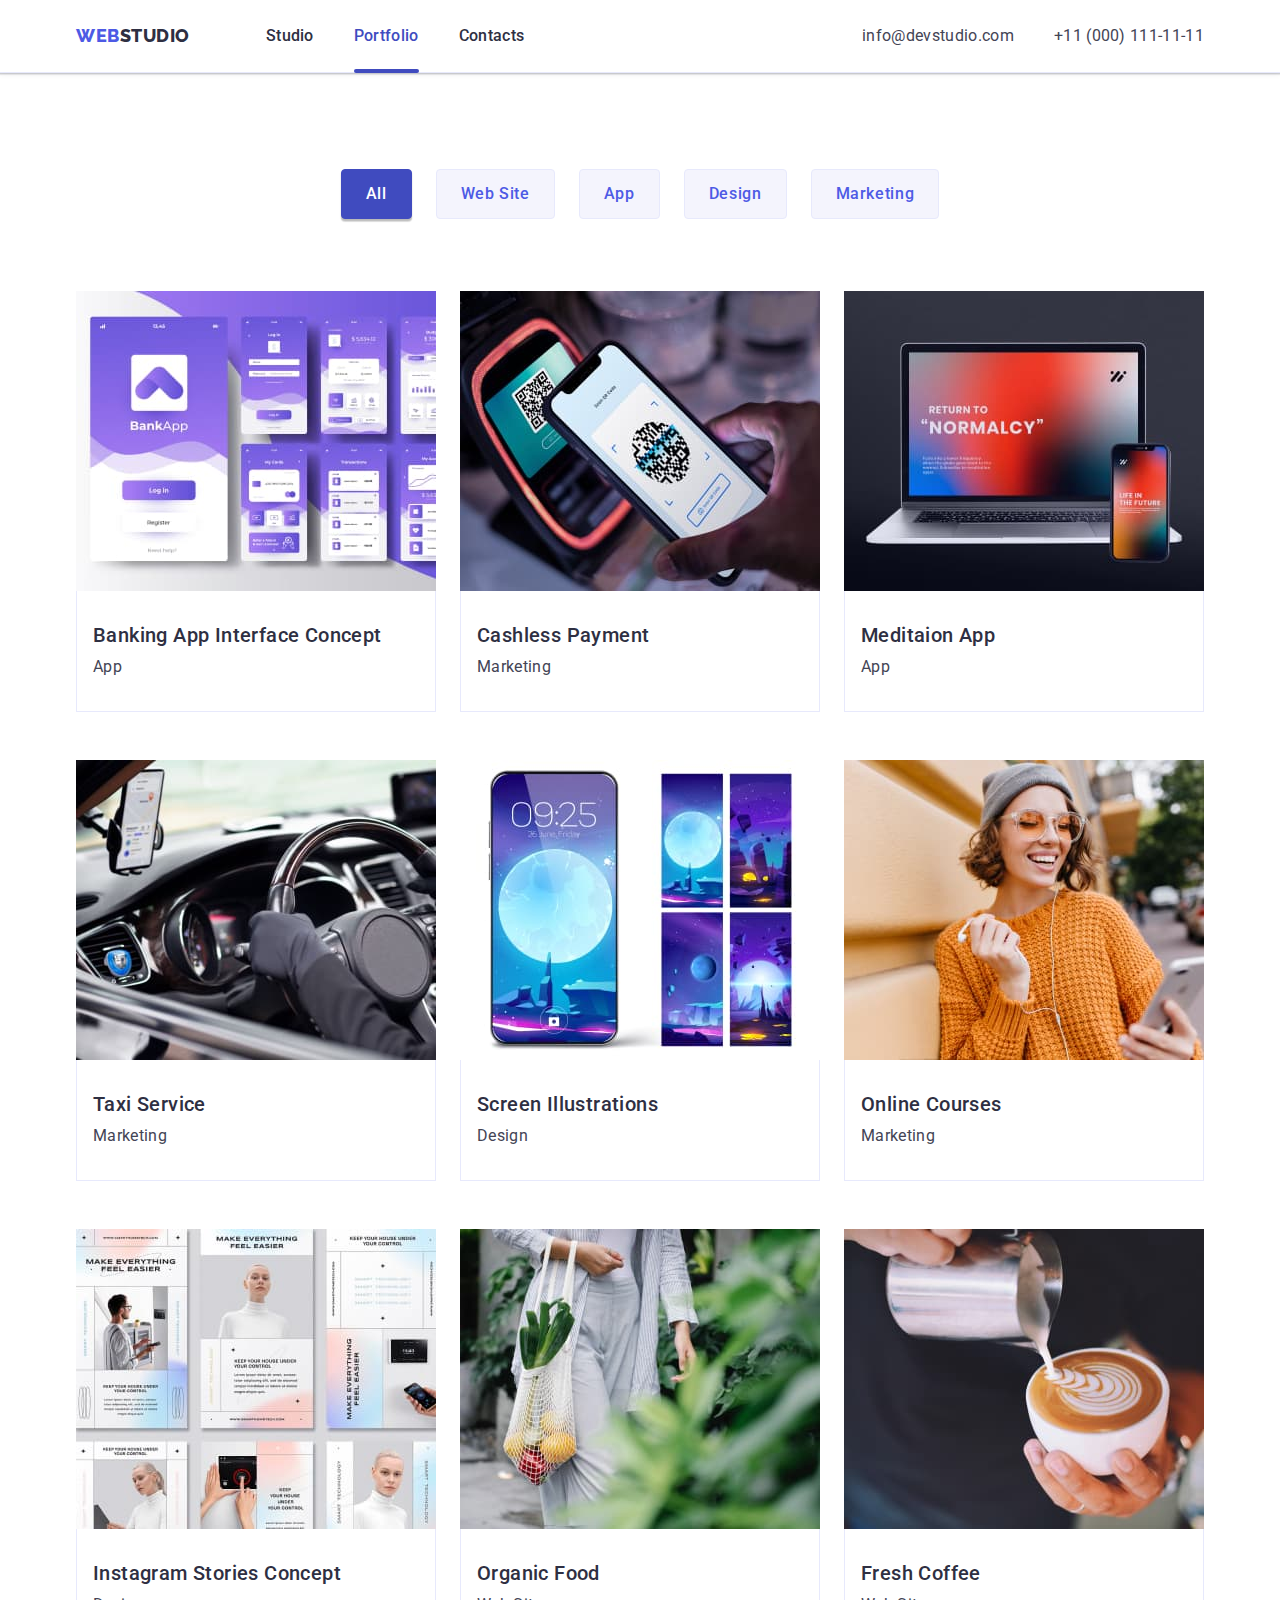
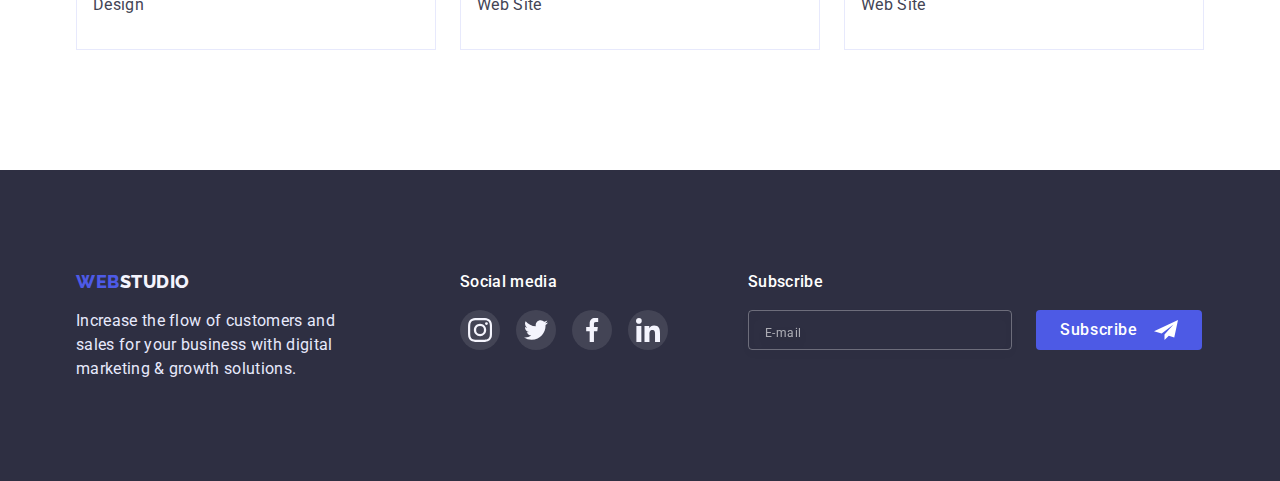
==== portfolio.html @ e53c4f4b "Add files via upload" ====
<!DOCTYPE html>
<html lang="en">
  <head>
    <meta charset="UTF-8" />
    <meta http-equiv="X-UA-Compatible" content="IE=edge" />
    <meta name="viewport" content="width=device-width, initial-scale=1.0" />
    <title>Portfolio</title>
    <link rel="preconnect" href="https://fonts.googleapis.com" />
    <link rel="preconnect" href="https://fonts.gstatic.com" crossorigin />
    <link
      href="https://fonts.googleapis.com/css2?family=Raleway:wght@800&family=Roboto:wght@400;500;700;900&display=swap"
      rel="stylesheet"
    />
    <link
      rel="stylesheet"
      href="https://cdnjs.cloudflare.com/ajax/libs/modern-normalize/1.0.0/modern-normalize.min.css"
    />
    <link rel="stylesheet" href="css/styles.css" />
  </head>
  <body>
    <!-- HEAD BLOCK -->
    <header class="head">
      <div class="head-container container">
        <nav class="head-nav">
          <a
            href="./index.html"
            class="logo links"
            target="_blank"
            rel="noopener nofollow noreferrer"
            >Web<span class="logo-studio">Studio</span></a
          >
          <ul class="head-nav-list list">
            <li class="head-nav-item">
              <a
                href="./index.html"
                class="head-nav-link links"
                target="_blank"
                rel="noopener nofollow noreferrer"
                >Studio</a
              >
            </li>
            <li class="head-nav-item">
              <a
                href="./portfolio.html"
                class="head-nav-link head-nav-link-active links"
                target="_blank"
                rel="noopener nofollow noreferrer"
                >Portfolio</a
              >
            </li>
            <li class="head-nav-item">
              <a href="" class="head-nav-link links">Contacts</a>
            </li>
          </ul>
        </nav>
        <address class="adress">
          <ul class="adress-list list">
            <li class="adress-item">
              <a
                href="mailto:info@devstudio.com"
                class="adress-link links"
                target="_blank"
                rel="noopener nofollow noreferrer"
                >info@devstudio.com</a
              >
            </li>
            <li class="adress-item">
              <a
                href="tel:+110001111111"
                class="adress-link links"
                target="_blank"
                rel="noopener nofollow noreferrer"
                >+11 (000) 111-11-11</a
              >
            </li>
          </ul>
        </address>
      </div>
    </header>
    <!-- MAIN BLOCK -->
    <main>
      <!-- HERO BLOCK -->
      <section class="portfolio-hero-section section">
        <div class="container">
          <h1 class="portfolio-title visually-hidden">Portfolio</h1>
          <ul class="menu-portfolio-list list">
            <li class="menu-portfolio-item">
              <button
                class="menu-portfolio-bt menu-portfolio-bt-active bt"
                type="button"
              >
                All
              </button>
            </li>
            <li class="menu-portfolio-item">
              <button class="menu-portfolio-bt bt" type="button">
                Web Site
              </button>
            </li>
            <li class="menu-portfolio-item">
              <button class="menu-portfolio-bt bt" type="button">App</button>
            </li>
            <li class="menu-portfolio-item">
              <button class="menu-portfolio-bt bt" type="button">Design</button>
            </li>
            <li class="menu-portfolio-item">
              <button class="menu-portfolio-bt bt" type="button">
                Marketing
              </button>
            </li>
          </ul>
          <ul class="projects-list list">
            <li class="project-item">
              <a
                href=""
                class="projects-link"
                target="_blank"
                rel="noopener nofollow noreferrer"
              >
                <div class="projects-overlay-container">
                  <img
                    src="./images/portfolio_page/first_block/bank_app.jpg"
                    alt="banking app"
                    class="project-img"
                    width="360"
                    height="300"
                  />
                  <p class="projects-overlay text">
                    14 Stylish and User-Friendly App Design Concepts · Task
                    Manager App · Calorie Tracker App · Exotic Fruit Ecommerce
                    App · Cloud Storage App
                  </p>
                </div>
                <div class="project-item-content">
                  <h2 class="projects-title">Banking App Interface Concept</h2>
                  <p class="project-subtitle text">App</p>
                </div>
              </a>
            </li>
            <!-- OVERLAY -->
            <li class="project-item">
              <a
                href=""
                class="projects-link"
                target="_blank"
                rel="noopener nofollow noreferrer"
              >
                <div class="projects-overlay-container">
                  <img
                    src="./images/portfolio_page/first_block/cashless_pay.jpg"
                    alt="Cashless Payment"
                    class="project-img"
                    width="360"
                    height="300"
                  />
                  <p class="projects-overlay text">
                    14 Stylish and User-Friendly App Design Concepts · Task
                    Manager App · Calorie Tracker App · Exotic Fruit Ecommerce
                    App · Cloud Storage App
                  </p>
                </div>
                <div class="project-item-content">
                  <h2 class="projects-title">Cashless Payment</h2>
                  <p class="project-subtitle text">Marketing</p>
                </div>
              </a>
            </li>
            <li class="project-item">
              <a
                href=""
                class="projects-link"
                target="_blank"
                rel="noopener nofollow noreferrer"
              >
                <div class="projects-overlay-container">
                  <img
                    src="./images/portfolio_page/first_block/meditation_app.jpg"
                    alt="Meditaion App"
                    class="project-img"
                    width="360"
                    height="300"
                  />
                  <p class="projects-overlay text">
                    14 Stylish and User-Friendly App Design Concepts · Task
                    Manager App · Calorie Tracker App · Exotic Fruit Ecommerce
                    App · Cloud Storage App
                  </p>
                </div>
                <div class="project-item-content">
                  <h2 class="projects-title">Meditaion App</h2>
                  <p class="project-subtitle text">App</p>
                </div>
              </a>
            </li>
            <li class="project-item">
              <a
                href=""
                class="projects-link"
                target="_blank"
                rel="noopener nofollow noreferrer"
              >
                <div class="projects-overlay-container">
                  <img
                    src="./images/portfolio_page/scnd_block/taxi_service.jpg"
                    alt="Taxi Service"
                    class="project-img"
                    width="360"
                    height="300"
                  />
                  <p class="projects-overlay text">
                    14 Stylish and User-Friendly App Design Concepts · Task
                    Manager App · Calorie Tracker App · Exotic Fruit Ecommerce
                    App · Cloud Storage App
                  </p>
                </div>
                <div class="project-item-content">
                  <h2 class="projects-title">Taxi Service</h2>
                  <p class="project-subtitle text">Marketing</p>
                </div>
              </a>
            </li>
            <li class="project-item">
              <a
                href=""
                class="projects-link"
                target="_blank"
                rel="noopener nofollow noreferrer"
              >
                <div class="projects-overlay-container">
                  <img
                    src="./images/portfolio_page/scnd_block/screen_illustr.jpg"
                    alt="Screen Illustrations"
                    class="project-img"
                    width="360"
                    height="300"
                  />
                  <p class="projects-overlay text">
                    14 Stylish and User-Friendly App Design Concepts · Task
                    Manager App · Calorie Tracker App · Exotic Fruit Ecommerce
                    App · Cloud Storage App
                  </p>
                </div>
                <div class="project-item-content">
                  <h2 class="projects-title">Screen Illustrations</h2>
                  <p class="project-subtitle text">Design</p>
                </div>
              </a>
            </li>
            <li class="project-item">
              <a
                href=""
                class="projects-link"
                target="_blank"
                rel="noopener nofollow noreferrer"
              >
                <div class="projects-overlay-container">
                  <img
                    src="./images/portfolio_page/scnd_block/online_course.jpg"
                    alt="Online Courses"
                    class="project-img"
                    width="360"
                    height="300"
                  />
                  <p class="projects-overlay text">
                    14 Stylish and User-Friendly App Design Concepts · Task
                    Manager App · Calorie Tracker App · Exotic Fruit Ecommerce
                    App · Cloud Storage App
                  </p>
                </div>
                <div class="project-item-content">
                  <h2 class="projects-title">Online Courses</h2>
                  <p class="project-subtitle text">Marketing</p>
                </div>
              </a>
            </li>
            <li class="project-item">
              <a
                href=""
                class="projects-link"
                target="_blank"
                rel="noopener nofollow noreferrer"
              >
                <div class="projects-overlay-container">
                  <img
                    src="./images/portfolio_page/thrd_block/inst_stories.jpg"
                    alt="Instagram Stories Concept"
                    class="project-img"
                    width="360"
                    height="300"
                  />
                  <p class="projects-overlay text">
                    14 Stylish and User-Friendly App Design Concepts · Task
                    Manager App · Calorie Tracker App · Exotic Fruit Ecommerce
                    App · Cloud Storage App
                  </p>
                </div>
                <div class="project-item-content">
                  <h2 class="projects-title">Instagram Stories Concept</h2>
                  <p class="project-subtitle text">Design</p>
                </div>
              </a>
            </li>
            <li class="project-item">
              <a
                href=""
                class="projects-link"
                target="_blank"
                rel="noopener nofollow noreferrer"
              >
                <div class="projects-overlay-container">
                  <img
                    src="./images/portfolio_page/thrd_block/organic_food.jpg"
                    alt="Organic Food"
                    class="project-img"
                    width="360"
                    height="300"
                  />
                  <p class="projects-overlay text">
                    14 Stylish and User-Friendly App Design Concepts · Task
                    Manager App · Calorie Tracker App · Exotic Fruit Ecommerce
                    App · Cloud Storage App
                  </p>
                </div>
                <div class="project-item-content">
                  <h2 class="projects-title">Organic Food</h2>
                  <p class="project-subtitle text">Web Site</p>
                </div>
              </a>
            </li>
            <li class="project-item">
              <a
                href=""
                class="projects-link"
                target="_blank"
                rel="noopener nofollow noreferrer"
              >
                <div class="projects-overlay-container">
                  <img
                    src="./images/portfolio_page/thrd_block/coffee.jpg"
                    alt="Fresh Coffee"
                    class="project-img"
                    width="360"
                    height="300"
                  />
                  <p class="projects-overlay text">
                    14 Stylish and User-Friendly App Design Concepts · Task
                    Manager App · Calorie Tracker App · Exotic Fruit Ecommerce
                    App · Cloud Storage App
                  </p>
                </div>
                <div class="project-item-content">
                  <h2 class="projects-title">Fresh Coffee</h2>
                  <p class="project-subtitle text">Web Site</p>
                </div>
              </a>
            </li>
          </ul>
        </div>
      </section>
    </main>
    <!-- FOOTER -->
    <footer class="footer">
      <div class="footer-container container">
        <div class="footer-logo-content">
          <a
            href="./index.html"
            class="logo links"
            target="_blank"
            rel="noopener nofollow noreferrer"
            >Web<span class="footer-logo-studio">Studio</span></a
          >
          <p class="footer-subtitle text">
            Increase the flow of customers and sales for your business with
            digital marketing & growth solutions.
          </p>
        </div>
        <div class="footer-social-content">
          <p class="footer-social-subtitle text">Social media</p>
          <ul class="footer-social-list list">
            <li class="footer-social-item">
              <a
                href="#"
                class="footer-social-link"
                aria-label="instagram"
                target="_blank"
                rel="noopener nofollow noreferrer"
              >
                <svg class="footerfooter-social-icon" width="24" height="24">
                  <use
                    href="./images/icons.svg/symbol-defs.svg#icon-instagram"
                  ></use>
                </svg>
              </a>
            </li>
            <li class="footer-social-item">
              <a
                href="#"
                class="footer-social-link"
                aria-label="twitter"
                target="_blank"
                rel="noopener nofollow noreferrer"
              >
                <svg class="footer-social-icon" width="24" height="24">
                  <use
                    href="./images/icons.svg/symbol-defs.svg#icon-twitter"
                  ></use>
                </svg>
              </a>
            </li>
            <li class="footer-social-item">
              <a
                href="#"
                class="footer-social-link"
                aria-label="facebook"
                target="_blank"
                rel="noopener nofollow noreferrer"
              >
                <svg class="footer-social-icon" width="24" height="24">
                  <use
                    href="./images/icons.svg/symbol-defs.svg#icon-facebook"
                  ></use>
                </svg>
              </a>
            </li>
            <li class="footer-social-item">
              <a
                href="#"
                class="footer-social-link"
                aria-label="linkedin"
                target="_blank"
                rel="noopener nofollow noreferrer"
              >
                <svg class="footer-social-icon" width="24" height="24">
                  <use
                    href="./images/icons.svg/symbol-defs.svg#icon-linkedin"
                  ></use>
                </svg>
              </a>
            </li>
          </ul>
        </div>
        <div class="footer-form-cont">
          <p class="footer-form-subtitle text">Subscribe</p>
          <form class="footer-form">
            <input
              type="email"
              class="footer-form-input"
              name="user-email"
              minlength="5"
              placeholder="E-mail"
              required
              title="Email@xxx.xxx"
            />
            <button type="submit" class="footer-form-bt bt">
              <span class="footer-form-bt-text">Subscribe</span>
              <svg width="24" height="24">
                <use
                  href="./images/icons.svg/symbol-defs.svg#icon-subscribe"
                ></use>
              </svg>
            </button>
          </form>
        </div>
      </div>
    </footer>
  </body>
</html>
---- css/styles.css ----
/* variables */

:root {
  --font-medium: 500;
  --font-extra-bold: 800;
  --font-black: 900;
  --dark-grey: #2e2f42;
  --white-color: #ffffff;
  --light-mode: #f4f4fd;
  --accent-color: #e7e9fc;
  --subtitle-text-color: #8e8f99;
  --text-color: #434455;
  --success-message: #31d0aa;
  --active-color: #404bbf;
  --hero-button-background: #4d5ae5;
  --padding-content: 0 15px;
  --transition-dur-funct: 250ms cubic-bezier(0.4, 0, 0.2, 1);
}

/* BASIC */

h1,
h2,
h3,
p,
ul {
  margin: 0;
  padding: 0;
}

img {
  display: block;
  max-width: 100%;
}

.visually-hidden {
  position: absolute;
  width: 1px;
  height: 1px;
  margin: -1px;
  padding: 0;
  overflow: hidden;
  border: 0;
  clip: rect(0 0 0 0);
}

.bt {
  border: none;
  cursor: pointer;
  padding: 0;
  background-color: transparent;
}

.section {
  padding: 120px 0;
}

body {
  font-family: 'Roboto', sans-serif;
  color: var(--dark-grey, black);
  background-color: #ffff;
}

.container {
  max-width: 1158px;
  width: 100%;
  padding: var(--padding-content);
  margin: 0 auto;
}

.text {
  color: var(--text-color, black);
  font-size: 16px;
  line-height: 1.5;
  letter-spacing: 0.02em;
}

/* HEAD */

.head {
  border-bottom: 1px solid var(--accent-color);
  box-shadow: 0px 2px 1px rgba(46, 47, 66, 0.08),
    0px 1px 1px rgba(46, 47, 66, 0.16), 0px 1px 6px rgba(46, 47, 66, 0.08);
}

.head-container {
  display: flex;
  align-items: center;
}

.head-nav {
  display: flex;

  align-items: center;
}

.links {
  text-decoration: none;
  color: currentColor;
}

.logo {
  font-family: 'Raleway', sans-serif;
  font-weight: var(--font-extra-bold);
  color: var(--hero-button-background);
  font-size: 18px;
  line-height: 1.3;
  letter-spacing: 0.03em;
  text-transform: uppercase;
  margin-right: 76px;
  padding: 24px 0;
}

.logo-studio {
  color: var(--dark-grey, black);
}

.head-nav-list {
  display: flex;
}

.list {
  list-style: none;
}

.head-nav-item:not(:last-child) {
  margin-right: 40px;
}

.head-nav-link {
  display: block;
  padding: 24px 0;
  font-weight: var(--font-medium);
  font-size: 16px;
  line-height: 1.5;
  letter-spacing: 0.02em;
  transition: color var(--transition-dur-funct);
  position: relative;
}

.head-nav-link:after,
.head-nav-link:after,
.head-nav-link-active::after {
  content: '';
  position: absolute;
  bottom: -1px;
  left: 0;
  width: 100%;
  height: 4px;
  border-radius: 2px;
  background-color: var(--active-color);
  visibility: hidden;
  opacity: 0;
  transition: visibility var(--transition-dur-funct),
    opacity var(--transition-dur-funct);
}

.head-nav-link:hover::after,
.head-nav-link:focus::after,
.head-nav-link-active::after {
  visibility: visible;
  opacity: 1;
}

.adress {
  font-style: normal;
  margin-left: auto;
}

.adress-list {
  display: flex;
  align-items: center;
}

.adress-item:not(:last-child) {
  margin-right: 40px;
}

.adress-link {
  padding: 24px 0;
  font-size: 16px;
  line-height: 1.5;
  color: #434455;
  letter-spacing: 0.02em;
  transition: color var(--transition-dur-funct);
}

.head-nav-link:hover,
.head-nav-link:focus,
.adress-link:hover,
.adress-link:focus,
.head-nav-link-active {
  color: var(--active-color);
}

/* Webstudio */
/* MAIN */

/* HERO BLOCK */
.hero-studio {
  background-image: linear-gradient(
      rgba(46, 47, 66, 0.7),
      rgba(46, 47, 66, 0.7)
    ),
    url(../images/background_img/people_office.jpg);
  background-repeat: no-repeat;
  background-position: center;
  background-size: cover;
  background-color: var(--dark-grey);
  padding-top: 188px;
  max-width: 1440px;
  width: 100%;
  min-height: 600px;
  text-align: center;
  margin: 0 auto;
}

.hero-studio-title {
  max-width: 496px;
  width: 100%;
  margin: 0 auto 48px;
}

.hero-studio-title,
.portfolio-title {
  text-align: center;
  font-size: 56px;
  line-height: 1.07;
  color: var(--white-color);
  letter-spacing: 0.02em;
}

.hero-studio-bt {
  min-width: 169px;
  padding: 16px 32px;
  box-shadow: 0px 4px 4px rgba(0, 0, 0, 0.15);
  border-radius: 4px;
  background: var(--hero-button-background);
  color: #ffffff;
  font-family: 'Roboto', sans-serif;
  font-weight: var(--font-medium);
  font-size: 16px;
  line-height: 1.5;
  letter-spacing: 0.04em;
  transition: background var(--transition-dur-funct),
    box-shadow var(--transition-dur-funct), color var(--transition-dur-funct);
}

.hero-studio-bt:hover,
.hero-studio-bt:focus {
  background: var(--active-color);
  box-shadow: 0px 3px 1px rgba(0, 0, 0, 0.1), 0px 2px 1px rgba(0, 0, 0, 0.08),
    0px 2px 2px rgba(0, 0, 0, 0.12);
  color: var(--white-color);
}

/* 2ND Block */

.adventages-list {
  display: flex;
  gap: 24px;
}

.adventages-title,
.projects-studio-title,
.team-title,
.customers-title {
  text-align: center;
  font-size: 36px;
  line-height: 1.11;
  letter-spacing: 0.02em;
  text-transform: capitalize;
}

.adventages-item {
  flex-basis: calc((100% - 72px) / 4);
}

.adventages-icon-container {
  height: 112px;
  background-color: var(--light-mode);
  margin-bottom: 8px;
  border-radius: 4px;
  display: flex;
  justify-content: center;
  align-items: center;
}

.adventages-item-ttl {
  margin-bottom: 8px;
}

.adventages-item-ttl,
.team-list-title {
  font-weight: var(--font-medium);
  font-size: 20px;
  line-height: 1.2;
  letter-spacing: 0.02em;
}

/* 3D BLOCK */

.projects-studio {
  padding-top: 0;
}

.projects-studio-title {
  margin-bottom: 72px;
}

.projects-studio-list {
  display: flex;
  justify-content: space-between;
  gap: 24px;
}

.projects-studio-item {
  flex-basis: calc((100% - 48px) / 3);
}

/* 4D BLOCK */

.team-title {
  margin-bottom: 72px;
}

.team-list {
  display: flex;
  justify-content: space-between;
  gap: 24px;
}

.team-list-content {
  padding: 32px 16px;
}

.team-list-title {
  text-align: center;
  margin-bottom: 8px;
}

.team-list-subtitle {
  text-align: center;
  margin-bottom: 8px;
}

.team {
  background-color: var(--light-mode);
}

.team-item {
  flex-basis: calc((100% - 72px) / 4);
  background-color: var(--white-color);
  border-radius: 0 0 4px 4px;
  box-shadow: 0px 1px 6px rgba(46, 47, 66, 0.08),
    0px 1px 1px rgba(46, 47, 66, 0.16), 0px 2px 1px rgba(46, 47, 66, 0.08);
}

.team-social-list {
  display: flex;
  justify-content: space-between;
}

.team-social-link {
  display: block;
  width: 40px;
  height: 40px;
  border-radius: 50%;
  display: flex;
  justify-content: center;
  align-items: center;
  background-color: var(--hero-button-background);
  transition: background-color var(--transition-dur-funct);
}

.team-social-link:hover,
.team-social-link:focus {
  background-color: var(--active-color);
}

/* 5th BLOCK */

.customers-title {
  margin-bottom: 72px;
}

.customers-list {
  display: flex;
  gap: 24px;
}

.customers-link {
  display: block;
  width: 166px;
  height: 88px;
  display: flex;
  justify-content: center;
  align-items: center;
  border: 1px solid var(--subtitle-text-color);
  border-radius: 4px;
  transition: border-color var(--transition-dur-funct);
}

.customers-link:hover,
.customers-link:focus {
  border-color: var(--active-color);
}

.customers-icon {
  fill: var(--subtitle-text-color);
  transition: fill var(--transition-dur-funct);
}

.customers-link:hover .customers-icon,
.customers-link:focus .customers-icon {
  fill: var(--active-color);
}

/* PORTFOLIO */

.portfolio-hero-section {
  padding-top: 96px;
}

.menu-portfolio-list {
  display: flex;
  justify-content: center;
  gap: 24px;
  margin: 0 auto 72px;
}

.menu-portfolio-bt {
  padding: 12px 24px;
  background: var(--light-mode);
  border: 1px solid var(--accent-color);
  color: var(--hero-button-background);
  border-radius: 4px;
  font-weight: var(--font-medium);
  font-size: 16px;
  line-height: 1.5;
  letter-spacing: 0.04em;
  transition: background var(--transition-dur-funct),
    border-color var(--transition-dur-funct),
    box-shadow var(--transition-dur-funct), color var(--transition-dur-funct);
}

.menu-portfolio-bt-active,
.menu-portfolio-bt:hover,
.menu-portfolio-bt:focus {
  background: var(--active-color);
  border-color: var(--active-color);
  box-shadow: 0px 3px 1px rgba(0, 0, 0, 0.1), 0px 2px 1px rgba(0, 0, 0, 0.08),
    0px 2px 2px rgba(0, 0, 0, 0.12);
  color: var(--white-color);
}

.projects-list {
  display: flex;
  flex-wrap: wrap;
  gap: 48px 24px;
}

.project-item {
  flex-basis: calc((100% - 48px) / 3);
}

.projects-link {
  display: block;
  text-decoration: none;
  transition: box-shadow var(--transition-dur-funct);
}

.projects-link:hover,
.projects-link:focus {
  box-shadow: 0px 1px 6px rgba(46, 47, 66, 0.08),
    0px 1px 1px rgba(46, 47, 66, 0.16), 0px 2px 1px rgba(46, 47, 66, 0.08);
}

.projects-link:hover .projects-overlay,
.projects-link:focus .projects-overlay {
  transform: translate(0, 0);
}

.project-item-content {
  border-left: 1px solid #e7e9fc;
  border-right: 1px solid #e7e9fc;
  border-bottom: 1px solid #e7e9fc;
  padding: 32px 16px;
}

.projects-title {
  margin-bottom: 8px;
  font-weight: var(--font-medium);
  color: var(--dark-grey, black);
  font-size: 20px;
  line-height: 1.2;
  letter-spacing: 0.02em;
}

/* OVERLAY */

.projects-overlay-container {
  position: relative;
  overflow: hidden;
}

.projects-overlay {
  position: absolute;
  top: 0;
  left: 0;
  width: 100%;
  height: 100%;
  transform: translate(0, 100%);
  transition: transform var(--transition-dur-funct);
  overflow: auto;
  background-color: var(--hero-button-background);
  color: var(--light-mode);
  padding: 40px 32px;
}

/* FOOTER */

.footer {
  background-color: var(--dark-grey);
  padding: 100px 0;
}

.footer-container {
  display: flex;
}

.footer-logo-content {
  margin-right: 120px;
}

.footer-container .logo {
  display: block;
  margin: 0 0 16px;
  padding: 0;
}

.footer-logo-studio {
  color: var(--light-mode);
}

.footer-social-content {
  margin-right: 80px;
}

.footer-subtitle {
  max-width: 264px;
  width: 100%;
  color: var(--accent-color);
}

.footer-social-subtitle {
  color: var(--white-color);
  font-weight: var(--font-medium);
  margin-bottom: 16px;
}

.footer-social-list {
  display: flex;
  gap: 16px;
}

.footer-social-link {
  display: block;
  width: 40px;
  height: 40px;
  display: flex;
  justify-content: center;
  align-items: center;
  border-radius: 50%;
  background-color: rgba(255, 255, 255, 0.1);
  transition: background-color var(--transition-dur-funct);
}

.footer-social-link:hover,
.footer-social-link:focus {
  background-color: var(--success-message);
}

.footer-form-subtitle {
  font-weight: var(--font-medium);
  color: var(--white-color);
  margin-bottom: 16px;
}

.footer-form {
  display: flex;
  align-items: center;
}

.footer-form-input {
  width: 264px;
  height: 40px;
  font-size: 18px;
  padding-left: 16px;
  border: 1px solid rgba(255, 255, 255, 0.3);
  background-color: transparent;
  filter: drop-shadow(0px 4px 4px rgba(0, 0, 0, 0.15));
  border-radius: 4px;
  color: #f4f4fd;
  transition: border-color var(--transition-dur-funct);
  margin-right: 24px;
}

.footer-form-input:focus {
  outline: none;
  border-color: var(--hero-button-background);
}

.footer-form-input::placeholder {
  font-size: 12px;
  line-height: 1.3;
  letter-spacing: 0.04em;
  color: rgba(255, 255, 255, 0.6);
}

.footer-form-bt {
  display: flex;
  justify-content: center;
  align-items: center;
  min-width: 165px;
  padding: 8px 24px;
  border-radius: 4px;
  background: var(--hero-button-background);
  color: #ffffff;
  font-family: 'Roboto', sans-serif;
  font-weight: var(--font-medium);
  font-size: 16px;
  line-height: 1.5;
  letter-spacing: 0.04em;
  transition: background var(--transition-dur-funct),
    color var(--transition-dur-funct);
}

.footer-form-bt:hover,
.footer-form-bt:focus {
  background: var(--active-color);
  color: var(--white-color);
}

.footer-form-bt-text {
  margin-right: 16px;
}

/* MODAL WINDOW */

.modal-backdrop {
  position: fixed;
  top: 0;
  left: 0;
  width: 100%;
  height: 100%;
  background-color: rgba(46, 47, 66, 0.4);
  z-index: 500;
  transition: opacity var(--transition-dur-funct),
    visibility var(--transition-dur-funct);
}

.modal-backdrop.is-hidden {
  opacity: 0;
  visibility: hidden;
  pointer-events: none;
}

.modal-backdrop.is-hidden .modal {
  transform: translate(-50%, -50%) scale(0);
}

.modal {
  width: 408px;
  min-height: 576px;
  border-radius: 4px;
  box-shadow: 0px 1px 1px rgba(0, 0, 0, 0.14), 0px 1px 3px rgba(0, 0, 0, 0.12),
    0px 2px 1px rgba(0, 0, 0, 0.2);
  background-color: #fcfcfc;
  position: absolute;
  top: 50%;
  left: 50%;
  transform: translate(-50%, -50%) scale(1);
  transition: transform var(--transition-dur-funct);
  padding: 72px 24px 24px;
}

.modal-close-bt {
  position: absolute;
  top: 24px;
  right: 24px;
  display: flex;
  justify-content: center;
  align-items: center;
  width: 24px;
  height: 24px;
  border-radius: 50%;
  background-color: var(--accent-color);
  border: 1px solid rgba(0, 0, 0, 0.1);
  transition: background-color var(--transition-dur-funct);
}

.modal-close-bt-icon {
  transition: fill var(--transition-dur-funct);
}

.modal-close-bt:hover,
.modal-close-bt:focus {
  background-color: var(--active-color);
  fill: var(--white-color);
}

.modal-subtitle {
  color: var(--dark-grey);
  font-weight: var(--font-medium);
  text-align: center;
  margin-bottom: 16px;
}

/* FORM */

.modal-form {
  display: flex;
  flex-direction: column;
}

.modal-form-label {
  margin-bottom: 8px;
}

.modal-form-label:nth-child(4) {
  margin-bottom: 16px;
}

.modal-form-input-desc {
  display: block;
  font-size: 12px;
  line-height: 1.3;
  letter-spacing: 0.04em;
  color: var(--subtitle-text-color);
  margin-bottom: 4px;
}

.modal-form-input,
.modal-form-textarea {
  width: 100%;
  border: 1px solid rgba(33, 33, 33, 0.2);
  border-radius: 4px;
  font-size: 18px;
}

.modal-form-input-container {
  display: block;
  position: relative;
}

.modal-form-input-icon {
  position: absolute;
  top: 50%;
  left: 16px;
  transform: translate(0, -50%);
  transition: fill var(--transition-dur-funct);
}

.modal-form-input {
  height: 40px;
  padding-left: 42px;
  transition: border-color var(--transition-dur-funct);
}

.modal-form-textarea {
  display: block;
  height: 120px;
  resize: none;
  padding: 8px 16px;
}

.modal-form-textarea::placeholder {
  font-size: 12px;
  line-height: 1.3;
  letter-spacing: 0.04em;
  color: rgba(117, 117, 117, 0.5);
}

.modal-form-input:focus,
.modal-form-textarea:focus {
  outline: none;
  border-color: var(--hero-button-background);
}

.modal-form-input:focus + .modal-form-input-icon {
  fill: var(--hero-button-background);
}

/* CHECKBOX */

.modal-form-checkbox:checked + .modal-form-checkbox-label::before {
  background-color: var(--active-color);
  border-color: var(--active-color);
  background-image: url(../images/icons.svg/check_symbol.svg);
  background-repeat: no-repeat;
  background-size: 10px 8px;
  background-position: center;
}

.modal-form-checkbox:focus + .modal-form-checkbox-label::before {
  border-color: var(--active-color);
}

.modal-form-checkbox-label::before {
  content: '';
  display: block;
  width: 16px;
  height: 16px;
  border: 1.25px solid #2e2f42;
  border-radius: 2px;
  cursor: pointer;
  margin-right: 8px;
}

.modal-form-checkbox-label {
  font-size: 12px;
  line-height: 1.3;
  letter-spacing: 0.04em;
  color: #757575;
  display: flex;
  align-items: center;
  margin-bottom: 20px;
}

.modal-form-privacy-pol {
  color: var(--hero-button-background);
}

.order-form-bt {
  align-self: center;
  min-width: 169px;
  padding: 16px 32px;
  box-shadow: 0px 4px 4px rgba(0, 0, 0, 0.15);
  border-radius: 4px;
  background: var(--hero-button-background);
  color: #ffffff;
  font-family: 'Roboto', sans-serif;
  font-weight: var(--font-medium);
  font-size: 16px;
  line-height: 1.5;
  letter-spacing: 0.04em;
  transition: background var(--transition-dur-funct),
    box-shadow var(--transition-dur-funct), color var(--transition-dur-funct);
}

.order-form-bt:hover,
.order-form-bt:focus {
  background: var(--active-color);
  box-shadow: 0px 3px 1px rgba(0, 0, 0, 0.1), 0px 2px 1px rgba(0, 0, 0, 0.08),
    0px 2px 2px rgba(0, 0, 0, 0.12);
  color: var(--white-color);
}
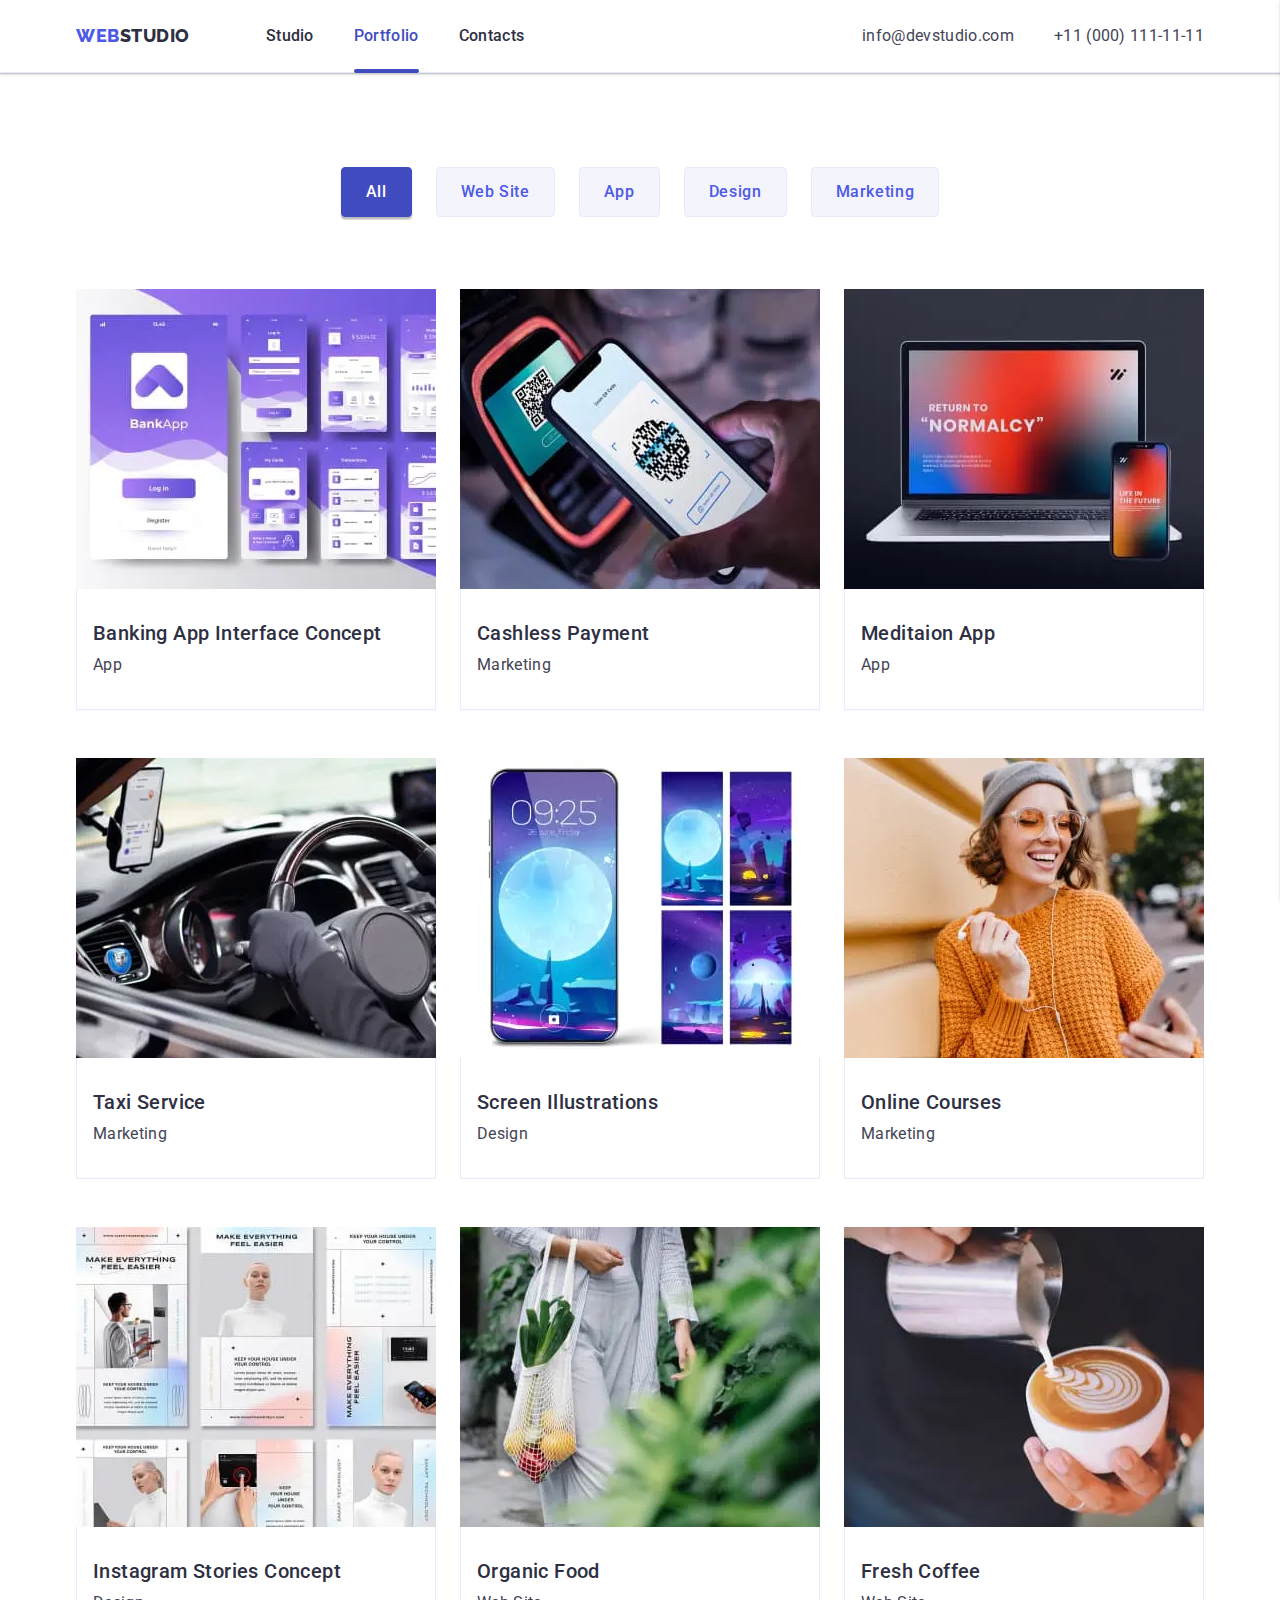
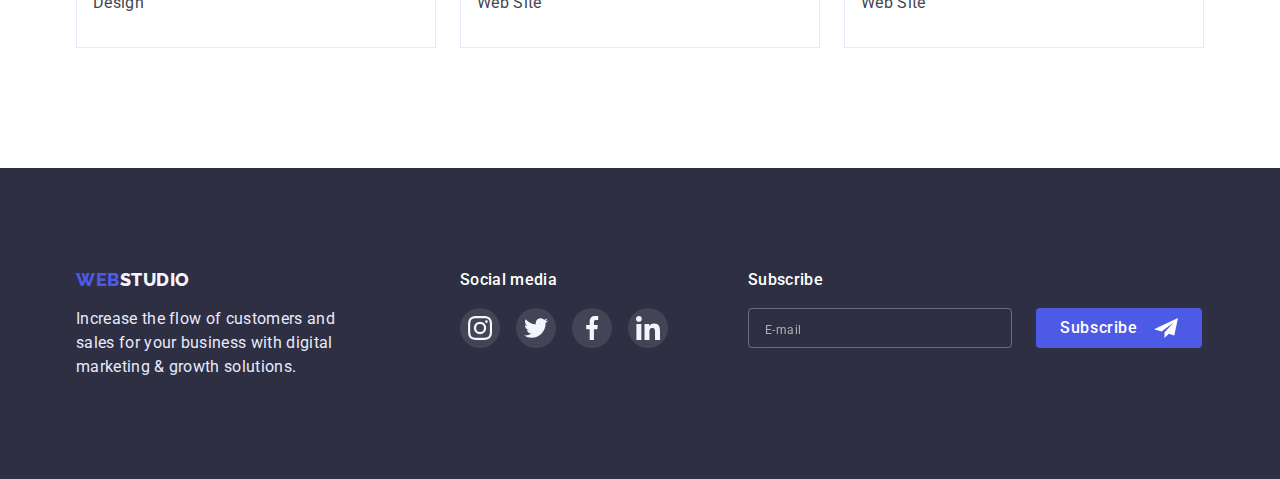
==== commit 1077bfa7: "hw" ====
--- a/portfolio.html
+++ b/portfolio.html
@@ -53,6 +53,18 @@
             </li>
           </ul>
         </nav>
+        <button
+          type="button"
+          class="head-menu-bt bt js-open-menu"
+          aria-expanded="false"
+          aria-controls="mobile-menu"
+        >
+          <svg class="head-menu-bt-icon" width="32" height="22">
+            <use
+              href="./images/icons.svg/symbol-defs.svg#icon-menu-hamburger"
+            ></use>
+          </svg>
+        </button>
         <address class="adress">
           <ul class="adress-list list">
             <li class="adress-item">
@@ -109,6 +121,7 @@
               </button>
             </li>
           </ul>
+
           <ul class="projects-list list">
             <li class="project-item">
               <a
@@ -118,13 +131,61 @@
                 rel="noopener nofollow noreferrer"
               >
                 <div class="projects-overlay-container">
-                  <img
-                    src="./images/portfolio_page/first_block/bank_app.jpg"
-                    alt="banking app"
-                    class="project-img"
-                    width="360"
-                    height="300"
-                  />
+                  <picture>
+                    <source
+                      srcset="
+                        ./images/portfolio_page/first_block/bank_app.webp    1x,
+                        ./images/portfolio_page/first_block/bank_app@2x.webp 2x
+                      "
+                      media="(min-width:1200px)"
+                      type="image/webp"
+                    />
+                    <source
+                      srcset="
+                        ./images/portfolio_page/first_block/bank_app.jpg    1x,
+                        ./images/portfolio_page/first_block/bank_app@2x.jpg 2x
+                      "
+                      media="(min-width:1200px)"
+                    />
+
+                    <source
+                      srcset="
+                        ./images/portfolio_page/first_block/bank_app-tab.webp    1x,
+                        ./images/portfolio_page/first_block/bank_app-tab@2x.webp 2x
+                      "
+                      media="(min-width:768px)"
+                      type="image/webp"
+                    />
+                    <source
+                      srcset="
+                        ./images/portfolio_page/first_block/bank_app-tab.jpg    1x,
+                        ./images/portfolio_page/first_block/bank_app-tab@2x.jpg 2x
+                      "
+                      media="(min-width:768px)"
+                    />
+
+                    <source
+                      srcset="
+                        ./images/portfolio_page/first_block/bank_app-mob.webp    1x,
+                        ./images/portfolio_page/first_block/bank_app-mob@2x.webp 2x
+                      "
+                      media="(max-width:768px)"
+                      type="image/webp"
+                    />
+                    <source
+                      srcset="
+                        ./images/portfolio_page/first_block/bank_app-mob.jpg    1x,
+                        ./images/portfolio_page/first_block/bank_app-mob@2x.jpg 2x
+                      "
+                      media="(max-width:767px)"
+                    />
+
+                    <img
+                      src="./images/portfolio_page/first_block/bank_app-mob.jpg"
+                      alt="banking app"
+                      class="project-img"
+                    />
+                  </picture>
                   <p class="projects-overlay text">
                     14 Stylish and User-Friendly App Design Concepts · Task
                     Manager App · Calorie Tracker App · Exotic Fruit Ecommerce
@@ -137,7 +198,7 @@
                 </div>
               </a>
             </li>
-            <!-- OVERLAY -->
+
             <li class="project-item">
               <a
                 href=""
@@ -146,13 +207,60 @@
                 rel="noopener nofollow noreferrer"
               >
                 <div class="projects-overlay-container">
-                  <img
-                    src="./images/portfolio_page/first_block/cashless_pay.jpg"
-                    alt="Cashless Payment"
-                    class="project-img"
-                    width="360"
-                    height="300"
-                  />
+                  <picture>
+                    <source
+                      srcset="
+                        ./images/portfolio_page/first_block/cashless_pay.webp    1x,
+                        ./images/portfolio_page/first_block/cashless_pay@2x.webp 2x
+                      "
+                      media="(min-width:1200px)"
+                      type="image/webp"
+                    />
+                    <source
+                      srcset="
+                        ./images/portfolio_page/first_block/cashless_pay.jpg    1x,
+                        ./images/portfolio_page/first_block/cashless_pay@2x.jpg 2x
+                      "
+                      media="(min-width:1200px)"
+                    />
+
+                    <source
+                      srcset="
+                        ./images/portfolio_page/first_block/cashless_pay-tab.webp    1x,
+                        ./images/portfolio_page/first_block/cashless_pay-tab@2x.webp 2x
+                      "
+                      media="(min-width:768px)"
+                      type="image/webp"
+                    />
+                    <source
+                      srcset="
+                        ./images/portfolio_page/first_block/cashless_pay-tab.jpg    1x,
+                        ./images/portfolio_page/first_block/cashless_pay-tab@2x.jpg 2x
+                      "
+                      media="(min-width:768px)"
+                    />
+
+                    <source
+                      srcset="
+                        ./images/portfolio_page/first_block/cashless_pay-mob.webp    1x,
+                        ./images/portfolio_page/first_block/cashless_pay-mob@2x.webp 2x
+                      "
+                      media="(max-width:768px)"
+                      type="image/webp"
+                    />
+                    <source
+                      srcset="
+                        ./images/portfolio_page/first_block/cashless_pay-mob.jpg    1x,
+                        ./images/portfolio_page/first_block/cashless_pay-mob@2x.jpg 2x
+                      "
+                      media="(max-width:767px)"
+                    />
+                    <img
+                      src="./images/portfolio_page/first_block/cashless_pay-mob.jpg"
+                      alt="Cashless Payment"
+                      class="project-img"
+                    />
+                  </picture>
                   <p class="projects-overlay text">
                     14 Stylish and User-Friendly App Design Concepts · Task
                     Manager App · Calorie Tracker App · Exotic Fruit Ecommerce
@@ -165,6 +273,7 @@
                 </div>
               </a>
             </li>
+
             <li class="project-item">
               <a
                 href=""
@@ -173,13 +282,60 @@
                 rel="noopener nofollow noreferrer"
               >
                 <div class="projects-overlay-container">
-                  <img
-                    src="./images/portfolio_page/first_block/meditation_app.jpg"
-                    alt="Meditaion App"
-                    class="project-img"
-                    width="360"
-                    height="300"
-                  />
+                  <picture>
+                    <source
+                      srcset="
+                        ./images/portfolio_page/first_block/meditation_app.webp    1x,
+                        ./images/portfolio_page/first_block/meditation_app@2x.webp 2x
+                      "
+                      media="(min-width:1200px)"
+                      type="image/webp"
+                    />
+                    <source
+                      srcset="
+                        ./images/portfolio_page/first_block/meditation_app.jpg    1x,
+                        ./images/portfolio_page/first_block/meditation_app@2x.jpg 2x
+                      "
+                      media="(min-width:1200px)"
+                    />
+
+                    <source
+                      srcset="
+                        ./images/portfolio_page/first_block/meditation_app-tab.webp    1x,
+                        ./images/portfolio_page/first_block/meditation_app-tab@2x.webp 2x
+                      "
+                      media="(min-width:768px)"
+                      type="image/webp"
+                    />
+                    <source
+                      srcset="
+                        ./images/portfolio_page/first_block/meditation_app-tab.jpg    1x,
+                        ./images/portfolio_page/first_block/meditation_app-tab@2x.jpg 2x
+                      "
+                      media="(min-width:768px)"
+                    />
+
+                    <source
+                      srcset="
+                        ./images/portfolio_page/first_block/meditation_app-mob.webp    1x,
+                        ./images/portfolio_page/first_block/meditation_app-mob@2x.webp 2x
+                      "
+                      media="(max-width:768px)"
+                      type="image/webp"
+                    />
+                    <source
+                      srcset="
+                        ./images/portfolio_page/first_block/meditation_app-mob.jpg    1x,
+                        ./images/portfolio_page/first_block/meditation_app-mob@2x.jpg 2x
+                      "
+                      media="(max-width:767px)"
+                    />
+                    <img
+                      src="./images/portfolio_page/first_block/meditation_app-mob.jpg"
+                      alt="Meditaion App"
+                      class="project-img"
+                    />
+                  </picture>
                   <p class="projects-overlay text">
                     14 Stylish and User-Friendly App Design Concepts · Task
                     Manager App · Calorie Tracker App · Exotic Fruit Ecommerce
@@ -192,6 +348,7 @@
                 </div>
               </a>
             </li>
+
             <li class="project-item">
               <a
                 href=""
@@ -200,13 +357,60 @@
                 rel="noopener nofollow noreferrer"
               >
                 <div class="projects-overlay-container">
-                  <img
-                    src="./images/portfolio_page/scnd_block/taxi_service.jpg"
-                    alt="Taxi Service"
-                    class="project-img"
-                    width="360"
-                    height="300"
-                  />
+                  <picture>
+                    <source
+                      srcset="
+                        ./images/portfolio_page/scnd_block/taxi_service.webp    1x,
+                        ./images/portfolio_page/scnd_block/taxi_service@2x.webp 2x
+                      "
+                      media="(min-width:1200px)"
+                      type="image/webp"
+                    />
+                    <source
+                      srcset="
+                        ./images/portfolio_page/scnd_block/taxi_service.jpg    1x,
+                        ./images/portfolio_page/scnd_block/taxi_service@2x.jpg 2x
+                      "
+                      media="(min-width:1200px)"
+                    />
+
+                    <source
+                      srcset="
+                        ./images/portfolio_page/scnd_block/taxi_service-tab.webp    1x,
+                        ./images/portfolio_page/scnd_block/taxi_service-tab@2x.webp 2x
+                      "
+                      media="(min-width:768px)"
+                      type="image/webp"
+                    />
+                    <source
+                      srcset="
+                        ./images/portfolio_page/scnd_block/taxi_service-tab.jpg    1x,
+                        ./images/portfolio_page/scnd_block/taxi_service-tab@2x.jpg 2x
+                      "
+                      media="(min-width:768px)"
+                    />
+
+                    <source
+                      srcset="
+                        ./images/portfolio_page/scnd_block/taxi_service-mob.webp    1x,
+                        ./images/portfolio_page/scnd_block/taxi_service-mob@2x.webp 2x
+                      "
+                      media="(max-width:768px)"
+                      type="image/webp"
+                    />
+                    <source
+                      srcset="
+                        ./images/portfolio_page/scnd_block/taxi_service-mob.jpg    1x,
+                        ./images/portfolio_page/scnd_block/taxi_service-mob@2x.jpg 2x
+                      "
+                      media="(max-width:767px)"
+                    />
+                    <img
+                      src="./images/portfolio_page/scnd_block/taxi_service-mob.jpg"
+                      alt="Taxi Service"
+                      class="project-img"
+                    />
+                  </picture>
                   <p class="projects-overlay text">
                     14 Stylish and User-Friendly App Design Concepts · Task
                     Manager App · Calorie Tracker App · Exotic Fruit Ecommerce
@@ -219,6 +423,7 @@
                 </div>
               </a>
             </li>
+
             <li class="project-item">
               <a
                 href=""
@@ -227,13 +432,60 @@
                 rel="noopener nofollow noreferrer"
               >
                 <div class="projects-overlay-container">
-                  <img
-                    src="./images/portfolio_page/scnd_block/screen_illustr.jpg"
-                    alt="Screen Illustrations"
-                    class="project-img"
-                    width="360"
-                    height="300"
-                  />
+                  <picture>
+                    <source
+                      srcset="
+                        ./images/portfolio_page/scnd_block/screen_illustr.webp    1x,
+                        ./images/portfolio_page/scnd_block/screen_illustr@2x.webp 2x
+                      "
+                      media="(min-width:1200px)"
+                      type="image/webp"
+                    />
+                    <source
+                      srcset="
+                        ./images/portfolio_page/scnd_block/screen_illustr.jpg    1x,
+                        ./images/portfolio_page/scnd_block/screen_illustr@2x.jpg 2x
+                      "
+                      media="(min-width:1200px)"
+                    />
+
+                    <source
+                      srcset="
+                        ./images/portfolio_page/scnd_block/screen_illustr-tab.webp    1x,
+                        ./images/portfolio_page/scnd_block/screen_illustr-tab@2x.webp 2x
+                      "
+                      media="(min-width:768px)"
+                      type="image/webp"
+                    />
+                    <source
+                      srcset="
+                        ./images/portfolio_page/scnd_block/screen_illustr-tab.jpg    1x,
+                        ./images/portfolio_page/scnd_block/screen_illustr-tab@2x.jpg 2x
+                      "
+                      media="(min-width:768px)"
+                    />
+
+                    <source
+                      srcset="
+                        ./images/portfolio_page/scnd_block/screen_illustr-mob.webp    1x,
+                        ./images/portfolio_page/scnd_block/screen_illustr-mob@2x.webp 2x
+                      "
+                      media="(max-width:768px)"
+                      type="image/webp"
+                    />
+                    <source
+                      srcset="
+                        ./images/portfolio_page/scnd_block/screen_illustr-mob.jpg    1x,
+                        ./images/portfolio_page/scnd_block/screen_illustr-mob@2x.jpg 2x
+                      "
+                      media="(max-width:767px)"
+                    />
+                    <img
+                      src="./images/portfolio_page/scnd_block/screen_illustr-mob.jpg"
+                      alt="Screen Illustrations"
+                      class="project-img"
+                    />
+                  </picture>
                   <p class="projects-overlay text">
                     14 Stylish and User-Friendly App Design Concepts · Task
                     Manager App · Calorie Tracker App · Exotic Fruit Ecommerce
@@ -246,6 +498,7 @@
                 </div>
               </a>
             </li>
+
             <li class="project-item">
               <a
                 href=""
@@ -254,13 +507,60 @@
                 rel="noopener nofollow noreferrer"
               >
                 <div class="projects-overlay-container">
-                  <img
-                    src="./images/portfolio_page/scnd_block/online_course.jpg"
-                    alt="Online Courses"
-                    class="project-img"
-                    width="360"
-                    height="300"
-                  />
+                  <picture>
+                    <source
+                      srcset="
+                        ./images/portfolio_page/scnd_block/online_course.webp    1x,
+                        ./images/portfolio_page/scnd_block/online_course@2x.webp 2x
+                      "
+                      media="(min-width:1200px)"
+                      type="image/webp"
+                    />
+                    <source
+                      srcset="
+                        ./images/portfolio_page/scnd_block/online_course.jpg    1x,
+                        ./images/portfolio_page/scnd_block/online_course@2x.jpg 2x
+                      "
+                      media="(min-width:1200px)"
+                    />
+
+                    <source
+                      srcset="
+                        ./images/portfolio_page/scnd_block/online_course-tab.webp    1x,
+                        ./images/portfolio_page/scnd_block/online_course-tab@2x.webp 2x
+                      "
+                      media="(min-width:768px)"
+                      type="image/webp"
+                    />
+                    <source
+                      srcset="
+                        ./images/portfolio_page/scnd_block/online_course-tab.jpg    1x,
+                        ./images/portfolio_page/scnd_block/online_course-tab@2x.jpg 2x
+                      "
+                      media="(min-width:768px)"
+                    />
+
+                    <source
+                      srcset="
+                        ./images/portfolio_page/scnd_block/online_course-mob.webp    1x,
+                        ./images/portfolio_page/scnd_block/online_course-mob@2x.webp 2x
+                      "
+                      media="(max-width:768px)"
+                      type="image/webp"
+                    />
+                    <source
+                      srcset="
+                        ./images/portfolio_page/scnd_block/online_course-mob.jpg    1x,
+                        ./images/portfolio_page/scnd_block/online_course-mob@2x.jpg 2x
+                      "
+                      media="(max-width:767px)"
+                    />
+                    <img
+                      src="./images/portfolio_page/scnd_block/online_course-mob.jpg"
+                      alt="Online Courses"
+                      class="project-img"
+                    />
+                  </picture>
                   <p class="projects-overlay text">
                     14 Stylish and User-Friendly App Design Concepts · Task
                     Manager App · Calorie Tracker App · Exotic Fruit Ecommerce
@@ -273,6 +573,7 @@
                 </div>
               </a>
             </li>
+
             <li class="project-item">
               <a
                 href=""
@@ -281,13 +582,60 @@
                 rel="noopener nofollow noreferrer"
               >
                 <div class="projects-overlay-container">
-                  <img
-                    src="./images/portfolio_page/thrd_block/inst_stories.jpg"
-                    alt="Instagram Stories Concept"
-                    class="project-img"
-                    width="360"
-                    height="300"
-                  />
+                  <picture>
+                    <source
+                      srcset="
+                        ./images/portfolio_page/thrd_block/inst_stories.webp    1x,
+                        ./images/portfolio_page/thrd_block/inst_stories@2x.webp 2x
+                      "
+                      media="(min-width:1200px)"
+                      type="image/webp"
+                    />
+                    <source
+                      srcset="
+                        ./images/portfolio_page/thrd_block/inst_stories.jpg    1x,
+                        ./images/portfolio_page/thrd_block/inst_stories@2x.jpg 2x
+                      "
+                      media="(min-width:1200px)"
+                    />
+
+                    <source
+                      srcset="
+                        ./images/portfolio_page/thrd_block/inst_stories-tab.webp    1x,
+                        ./images/portfolio_page/thrd_block/inst_stories-tab@2x.webp 2x
+                      "
+                      media="(min-width:768px)"
+                      type="image/webp"
+                    />
+                    <source
+                      srcset="
+                        ./images/portfolio_page/thrd_block/inst_stories-tab.jpg    1x,
+                        ./images/portfolio_page/thrd_block/inst_stories-tab@2x.jpg 2x
+                      "
+                      media="(min-width:768px)"
+                    />
+
+                    <source
+                      srcset="
+                        ./images/portfolio_page/thrd_block/inst_stories-mob.webp    1x,
+                        ./images/portfolio_page/thrd_block/inst_stories-mob@2x.webp 2x
+                      "
+                      media="(max-width:768px)"
+                      type="image/webp"
+                    />
+                    <source
+                      srcset="
+                        ./images/portfolio_page/thrd_block/inst_stories-mob.jpg    1x,
+                        ./images/portfolio_page/thrd_block/inst_stories-mob@2x.jpg 2x
+                      "
+                      media="(max-width:767px)"
+                    />
+                    <img
+                      src="./images/portfolio_page/thrd_block/inst_stories-mob.jpg"
+                      alt="Instagram Stories Concept"
+                      class="project-img"
+                    />
+                  </picture>
                   <p class="projects-overlay text">
                     14 Stylish and User-Friendly App Design Concepts · Task
                     Manager App · Calorie Tracker App · Exotic Fruit Ecommerce
@@ -300,6 +648,7 @@
                 </div>
               </a>
             </li>
+
             <li class="project-item">
               <a
                 href=""
@@ -308,13 +657,60 @@
                 rel="noopener nofollow noreferrer"
               >
                 <div class="projects-overlay-container">
-                  <img
-                    src="./images/portfolio_page/thrd_block/organic_food.jpg"
-                    alt="Organic Food"
-                    class="project-img"
-                    width="360"
-                    height="300"
-                  />
+                  <picture>
+                    <source
+                      srcset="
+                        ./images/portfolio_page/thrd_block/organic_food.webp    1x,
+                        ./images/portfolio_page/thrd_block/organic_food@2x.webp 2x
+                      "
+                      media="(min-width:1200px)"
+                      type="image/webp"
+                    />
+                    <source
+                      srcset="
+                        ./images/portfolio_page/thrd_block/organic_food.jpg    1x,
+                        ./images/portfolio_page/thrd_block/organic_food@2x.jpg 2x
+                      "
+                      media="(min-width:1200px)"
+                    />
+
+                    <source
+                      srcset="
+                        ./images/portfolio_page/thrd_block/organic_food-tab.webp    1x,
+                        ./images/portfolio_page/thrd_block/organic_food-tab@2x.webp 2x
+                      "
+                      media="(min-width:768px)"
+                      type="image/webp"
+                    />
+                    <source
+                      srcset="
+                        ./images/portfolio_page/thrd_block/organic_food-tab.jpg    1x,
+                        ./images/portfolio_page/thrd_block/organic_food-tab@2x.jpg 2x
+                      "
+                      media="(min-width:768px)"
+                    />
+
+                    <source
+                      srcset="
+                        ./images/portfolio_page/thrd_block/organic_food-mob.webp    1x,
+                        ./images/portfolio_page/thrd_block/organic_food-mob@2x.webp 2x
+                      "
+                      media="(max-width:768px)"
+                      type="image/webp"
+                    />
+                    <source
+                      srcset="
+                        ./images/portfolio_page/thrd_block/organic_food-mob.jpg    1x,
+                        ./images/portfolio_page/thrd_block/organic_food-mob@2x.jpg 2x
+                      "
+                      media="(max-width:767px)"
+                    />
+                    <img
+                      src="./images/portfolio_page/thrd_block/organic_food-mob.jpg"
+                      alt="Organic Food"
+                      class="project-img"
+                    />
+                  </picture>
                   <p class="projects-overlay text">
                     14 Stylish and User-Friendly App Design Concepts · Task
                     Manager App · Calorie Tracker App · Exotic Fruit Ecommerce
@@ -327,6 +723,7 @@
                 </div>
               </a>
             </li>
+
             <li class="project-item">
               <a
                 href=""
@@ -335,13 +732,60 @@
                 rel="noopener nofollow noreferrer"
               >
                 <div class="projects-overlay-container">
-                  <img
-                    src="./images/portfolio_page/thrd_block/coffee.jpg"
-                    alt="Fresh Coffee"
-                    class="project-img"
-                    width="360"
-                    height="300"
-                  />
+                  <picture>
+                    <source
+                      srcset="
+                        ./images/portfolio_page/thrd_block/coffee.webp    1x,
+                        ./images/portfolio_page/thrd_block/coffee@2x.webp 2x
+                      "
+                      media="(min-width:1200px)"
+                      type="image/webp"
+                    />
+                    <source
+                      srcset="
+                        ./images/portfolio_page/thrd_block/coffee.jpg    1x,
+                        ./images/portfolio_page/thrd_block/coffee@2x.jpg 2x
+                      "
+                      media="(min-width:1200px)"
+                    />
+
+                    <source
+                      srcset="
+                        ./images/portfolio_page/thrd_block/coffee-tab.webp    1x,
+                        ./images/portfolio_page/thrd_block/coffee-tab@2x.webp 2x
+                      "
+                      media="(min-width:768px)"
+                      type="image/webp"
+                    />
+                    <source
+                      srcset="
+                        ./images/portfolio_page/thrd_block/coffee-tab.jpg    1x,
+                        ./images/portfolio_page/thrd_block/coffee-tab@2x.jpg 2x
+                      "
+                      media="(min-width:768px)"
+                    />
+
+                    <source
+                      srcset="
+                        ./images/portfolio_page/thrd_block/coffee-mob.webp    1x,
+                        ./images/portfolio_page/thrd_block/coffee-mob@2x.webp 2x
+                      "
+                      media="(max-width:768px)"
+                      type="image/webp"
+                    />
+                    <source
+                      srcset="
+                        ./images/portfolio_page/thrd_block/coffee-mob.jpg    1x,
+                        ./images/portfolio_page/thrd_block/coffee-mob@2x.jpg 2x
+                      "
+                      media="(max-width:767px)"
+                    />
+                    <img
+                      src="./images/portfolio_page/thrd_block/coffee-mob.jpg"
+                      alt="Fresh Coffee"
+                      class="project-img"
+                    />
+                  </picture>
                   <p class="projects-overlay text">
                     14 Stylish and User-Friendly App Design Concepts · Task
                     Manager App · Calorie Tracker App · Exotic Fruit Ecommerce
@@ -445,10 +889,10 @@
             <input
               type="email"
               class="footer-form-input"
-              name="user-email"
+              aria-label="email"
+              name="user-email-subscribe"
               minlength="5"
               placeholder="E-mail"
-              required
               title="Email@xxx.xxx"
             />
             <button type="submit" class="footer-form-bt bt">
@@ -463,5 +907,122 @@
         </div>
       </div>
     </footer>
+    <!-- MOBILE MENU -->
+    <div class="mobile-menu js-menu-container" id="mobile-menu">
+      <div class="mobile-menu-container container">
+        <button type="button" class="mobile-close-bt bt js-close-menu">
+          <svg class="mobile-close-bt-icon" width="8" height="8">
+            <use href="./images/icons.svg/symbol-defs.svg#icon-close"></use>
+          </svg>
+        </button>
+        <nav class="mobile-nav">
+          <ul class="mobile-nav-list list">
+            <li class="mobile-nav-item">
+              <a
+                href="./index.html"
+                class="mobile-nav-link links"
+                target="_blank"
+                rel="noopener nofollow noreferrer"
+                >Studio</a
+              >
+            </li>
+            <li class="mobile-nav-item">
+              <a
+                href="./portfolio.html"
+                class="mobile-nav-link mobile-nav-link-active links"
+                target="_blank"
+                rel="noopener nofollow noreferrer"
+                >Portfolio</a
+              >
+            </li>
+            <li class="mobile-nav-item">
+              <a href="" class="mobile-nav-link links">Contacts</a>
+            </li>
+          </ul>
+        </nav>
+        <address class="mobile-adress">
+          <ul class="mobile-adress-list list">
+            <li class="mobile-adress-item">
+              <a
+                href="tel:+110001111111"
+                class="mobile-tel-link links"
+                target="_blank"
+                rel="noopener nofollow noreferrer"
+                >+11 (000) 111-11-11</a
+              >
+            </li>
+            <li class="mobile-adress-item">
+              <a
+                href="mailto:info@devstudio.com"
+                class="mobile-mail-link links"
+                target="_blank"
+                rel="noopener nofollow noreferrer"
+                >info@devstudio.com</a
+              >
+            </li>
+          </ul>
+        </address>
+        <ul class="mobile-menu-social-list list">
+          <li class="mobile-menu-social-item">
+            <a
+              href="#"
+              class="mobile-menu-social-link links"
+              target="_blank"
+              rel="noopener nofollow noreferrer"
+            >
+              <svg class="mobile-menu-social-icon" width="24" height="24">
+                <use
+                  href="./images/icons.svg/symbol-defs.svg#icon-instagram"
+                ></use>
+              </svg>
+            </a>
+          </li>
+          <li class="mobile-menu-social-item">
+            <a
+              href="#"
+              class="mobile-menu-social-link links"
+              target="_blank"
+              rel="noopener nofollow noreferrer"
+            >
+              <svg class="mobile-menu-social-icon" width="24" height="24">
+                <use
+                  href="./images/icons.svg/symbol-defs.svg#icon-twitter"
+                ></use>
+              </svg>
+            </a>
+          </li>
+          <li class="mobile-menu-social-item">
+            <a
+              href="#"
+              class="mobile-menu-social-link links"
+              target="_blank"
+              rel="noopener nofollow noreferrer"
+            >
+              <svg class="mobile-menu-social-icon" width="24" height="24">
+                <use
+                  href="./images/icons.svg/symbol-defs.svg#icon-facebook"
+                ></use>
+              </svg>
+            </a>
+          </li>
+          <li class="mobile-menu-social-item">
+            <a
+              href="#"
+              class="mobile-menu-social-link links"
+              target="_blank"
+              rel="noopener nofollow noreferrer"
+            >
+              <svg class="mobile-menu-social-icon" width="24" height="24">
+                <use
+                  href="./images/icons.svg/symbol-defs.svg#icon-linkedin"
+                ></use>
+              </svg>
+            </a>
+          </li>
+        </ul>
+      </div>
+    </div>
+    <script src="./js/modal.js"></script>
+    <script src="./js/mobile-menu.js"></script>
   </body>
 </html>
--- a/css/styles.css
+++ b/css/styles.css
@@ -31,6 +31,7 @@
 img {
   display: block;
   max-width: 100%;
+  height: auto;
 }
 
 .visually-hidden {
@@ -51,8 +52,23 @@
   background-color: transparent;
 }
 
+.links {
+  text-decoration: none;
+  color: currentColor;
+}
+
+.list {
+  list-style: none;
+}
+
 .section {
-  padding: 120px 0;
+  padding: 96px 0;
+}
+
+@media screen and (min-width: 1200px) {
+  .section {
+    padding: 120px 0;
+  }
 }
 
 body {
@@ -62,10 +78,26 @@
 }
 
 .container {
-  max-width: 1158px;
-  width: 100%;
   padding: var(--padding-content);
   margin: 0 auto;
+}
+
+@media screen and (min-width: 480px) {
+  .container {
+    width: 426px;
+  }
+}
+
+@media screen and (min-width: 768px) {
+  .container {
+    width: 766px;
+  }
+}
+
+@media screen and (min-width: 1200px) {
+  .container {
+    width: 1158px;
+  }
 }
 
 .text {
@@ -86,20 +118,11 @@
 .head-container {
   display: flex;
   align-items: center;
-}
-
-.head-nav {
-  display: flex;
-
-  align-items: center;
-}
-
-.links {
-  text-decoration: none;
-  color: currentColor;
+  justify-content: space-between;
 }
 
 .logo {
+  display: block;
   font-family: 'Raleway', sans-serif;
   font-weight: var(--font-extra-bold);
   color: var(--hero-button-background);
@@ -107,20 +130,40 @@
   line-height: 1.3;
   letter-spacing: 0.03em;
   text-transform: uppercase;
-  margin-right: 76px;
   padding: 24px 0;
+}
+
+@media screen and (min-width: 768px) {
+  .logo {
+    margin-right: 120px;
+  }
+}
+
+@media screen and (min-width: 1200px) {
+  .logo {
+    margin-right: 76px;
+  }
 }
 
 .logo-studio {
   color: var(--dark-grey, black);
 }
 
+@media screen and (min-width: 768px) {
+  .head-nav {
+    display: flex;
+    align-items: center;
+  }
+}
+
 .head-nav-list {
-  display: flex;
-}
-
-.list {
-  list-style: none;
+  display: none;
+}
+
+@media screen and (min-width: 768px) {
+  .head-nav-list {
+    display: flex;
+  }
 }
 
 .head-nav-item:not(:last-child) {
@@ -162,27 +205,72 @@
   opacity: 1;
 }
 
+.head-menu-bt {
+  line-height: 0;
+  padding: 24px 0;
+}
+
+@media screen and (min-width: 768px) {
+  .head-menu-bt {
+    display: none;
+  }
+}
+
+.head-menu-bt-icon {
+  stroke: #2e2f42;
+}
+
 .adress {
-  font-style: normal;
-  margin-left: auto;
+  display: none;
+}
+
+@media screen and (min-width: 768px) {
+  .adress {
+    display: block;
+    font-style: normal;
+    margin-left: auto;
+  }
 }
 
 .adress-list {
   display: flex;
-  align-items: center;
+  flex-direction: column;
+  align-items: flex-end;
+}
+
+@media screen and (min-width: 1200px) {
+  .adress-list {
+    flex-direction: row;
+    align-items: center;
+  }
 }
 
 .adress-item:not(:last-child) {
-  margin-right: 40px;
+  margin-bottom: 4px;
+}
+
+@media screen and (min-width: 1200px) {
+  .adress-item:not(:last-child) {
+    margin-right: 40px;
+    margin-bottom: 0;
+  }
 }
 
 .adress-link {
-  padding: 24px 0;
-  font-size: 16px;
-  line-height: 1.5;
+  font-size: 12px;
+  line-height: 1.3;
   color: #434455;
-  letter-spacing: 0.02em;
+  letter-spacing: 0.04em;
   transition: color var(--transition-dur-funct);
+}
+
+@media screen and (min-width: 1200px) {
+  .adress-link {
+    padding: 24px 0;
+    font-size: 16px;
+    line-height: 1.5;
+    letter-spacing: 0.02em;
+  }
 }
 
 .head-nav-link:hover,
@@ -202,32 +290,113 @@
       rgba(46, 47, 66, 0.7),
       rgba(46, 47, 66, 0.7)
     ),
-    url(../images/background_img/people_office.jpg);
+    url(../images/background_img/people_office-mobile.jpg);
   background-repeat: no-repeat;
   background-position: center;
   background-size: cover;
   background-color: var(--dark-grey);
-  padding-top: 188px;
+  padding-top: 112px;
   max-width: 1440px;
   width: 100%;
-  min-height: 600px;
+  min-height: 432px;
   text-align: center;
   margin: 0 auto;
 }
 
-.hero-studio-title {
-  max-width: 496px;
-  width: 100%;
-  margin: 0 auto 48px;
+@media screen and (min-device-pixel-ratio: 2) and (max-width: 768px),
+  screen and (min-resolution: 192dpi) and (max-width: 768px),
+  screen and (min-resolution: 2dppx) and (max-width: 768px) {
+  .hero-studio {
+    background-image: linear-gradient(
+        rgba(46, 47, 66, 0.7),
+        rgba(46, 47, 66, 0.7)
+      ),
+      url(../images/background_img/people_office-mobile@2x.jpg);
+  }
+}
+
+@media screen and (min-width: 768px) {
+  .hero-studio {
+    background-image: linear-gradient(
+        rgba(46, 47, 66, 0.7),
+        rgba(46, 47, 66, 0.7)
+      ),
+      url(../images/background_img/people_office-tablet.jpg);
+    min-height: 436px;
+  }
+}
+
+@media screen and (min-device-pixel-ratio: 2) and (min-width: 768px),
+  screen and (min-resolution: 192dpi) and (min-width: 768px),
+  screen and (min-resolution: 2dppx) and (min-width: 768px) {
+  .hero-studio {
+    background-image: linear-gradient(
+        rgba(46, 47, 66, 0.7),
+        rgba(46, 47, 66, 0.7)
+      ),
+      url(../images/background_img/people_office-tablet@2x.jpg);
+  }
+}
+
+@media screen and (min-width: 1200px) {
+  .hero-studio {
+    background-image: linear-gradient(
+        rgba(46, 47, 66, 0.7),
+        rgba(46, 47, 66, 0.7)
+      ),
+      url(../images/background_img/people_office.jpg);
+    padding-top: 188px;
+    min-height: 600px;
+  }
+}
+
+@media screen and (min-device-pixel-ratio: 2) and (min-width: 1200px),
+  screen and (min-resolution: 192dpi) and (min-width: 1200px),
+  screen and (min-resolution: 2dppx) and (min-width: 1200px) {
+  .hero-studio {
+    background-image: linear-gradient(
+        rgba(46, 47, 66, 0.7),
+        rgba(46, 47, 66, 0.7)
+      ),
+      url(../images/background_img/people_office@2x.jpg);
+  }
 }
 
 .hero-studio-title,
 .portfolio-title {
+  font-size: 36px;
+  line-height: 1.1;
   text-align: center;
-  font-size: 56px;
-  line-height: 1.07;
   color: var(--white-color);
   letter-spacing: 0.02em;
+  text-transform: capitalize;
+}
+
+@media screen and (min-width: 768px) {
+  .hero-studio-title,
+  .portfolio-title {
+    font-size: 56px;
+    line-height: 1.07;
+  }
+}
+
+.hero-studio-title {
+  max-width: 320px;
+  width: 100%;
+  margin: 0 auto 72px;
+}
+
+@media screen and (min-width: 768px) {
+  .hero-studio-title {
+    max-width: 496px;
+    margin: 0 auto 40px;
+  }
+}
+
+@media screen and (min-width: 1200px) {
+  .hero-studio-title {
+    margin: 0 auto 48px;
+  }
 }
 
 .hero-studio-bt {
@@ -254,11 +423,32 @@
   color: var(--white-color);
 }
 
-/* 2ND Block */
+/* Adventages Block */
 
 .adventages-list {
   display: flex;
-  gap: 24px;
+  flex-direction: column;
+  gap: 72px 24px;
+  flex-wrap: wrap;
+}
+
+@media screen and (min-width: 768px) {
+  .adventages-list {
+    display: flex;
+    flex-direction: row;
+  }
+}
+
+@media screen and (min-width: 768px) {
+  .adventages-item {
+    flex-basis: calc((100% - 24px) / 2);
+  }
+}
+
+@media screen and (min-width: 1200px) {
+  .adventages-item {
+    flex-basis: calc((100% - 72px) / 4);
+  }
 }
 
 .adventages-title,
@@ -272,25 +462,107 @@
   text-transform: capitalize;
 }
 
-.adventages-item {
-  flex-basis: calc((100% - 72px) / 4);
-}
-
 .adventages-icon-container {
-  height: 112px;
+  display: none;
+}
+
+@media screen and (min-width: 1200px) {
+  .adventages-icon-container {
+    display: flex;
+    height: 112px;
+    background-color: var(--light-mode);
+    margin-bottom: 8px;
+    border-radius: 4px;
+    justify-content: center;
+    align-items: center;
+  }
+}
+
+.adventages-item-ttl {
+  font-weight: var(--font-medium);
+  font-size: 36px;
+  line-height: 1.1;
+  letter-spacing: 0.02em;
+  text-align: center;
+  margin-bottom: 8px;
+}
+
+@media screen and (min-width: 768px) {
+  .adventages-item-ttl {
+    font-size: 20px;
+    line-height: 1.2;
+    text-align: justify;
+  }
+}
+
+/* projects BLOCK */
+
+.projects-studio {
+  display: none;
+}
+
+@media screen and (min-width: 1200px) {
+  .projects-studio {
+    display: block;
+    padding-top: 0;
+  }
+}
+
+.projects-studio-title {
+  margin-bottom: 72px;
+}
+
+.projects-studio-list {
+  display: flex;
+  justify-content: space-between;
+  gap: 24px;
+}
+
+.projects-studio-item {
+  flex-basis: calc((100% - 48px) / 3);
+}
+
+/* 4D BLOCK */
+.team {
   background-color: var(--light-mode);
-  margin-bottom: 8px;
-  border-radius: 4px;
-  display: flex;
-  justify-content: center;
+  padding-bottom: 128px;
+}
+
+@media screen and (min-width: 768px) and (max-width: 1200px) {
+  .team {
+    padding-bottom: 104px;
+  }
+}
+
+.team-title {
+  margin-bottom: 72px;
+}
+
+.team-list {
+  display: flex;
+  flex-direction: column;
+  flex-wrap: wrap;
+  gap: 72px 24px;
+  margin: 0 auto;
   align-items: center;
 }
 
-.adventages-item-ttl {
-  margin-bottom: 8px;
-}
-
-.adventages-item-ttl,
+@media screen and (min-width: 768px) {
+  .team-list {
+    width: 552px;
+    flex-direction: row;
+    flex-wrap: wrap;
+    gap: 64px 24px;
+    justify-content: center;
+  }
+}
+
+@media screen and (min-width: 1200px) {
+  .team-list {
+    width: 100%;
+  }
+}
+
 .team-list-title {
   font-weight: var(--font-medium);
   font-size: 20px;
@@ -298,38 +570,6 @@
   letter-spacing: 0.02em;
 }
 
-/* 3D BLOCK */
-
-.projects-studio {
-  padding-top: 0;
-}
-
-.projects-studio-title {
-  margin-bottom: 72px;
-}
-
-.projects-studio-list {
-  display: flex;
-  justify-content: space-between;
-  gap: 24px;
-}
-
-.projects-studio-item {
-  flex-basis: calc((100% - 48px) / 3);
-}
-
-/* 4D BLOCK */
-
-.team-title {
-  margin-bottom: 72px;
-}
-
-.team-list {
-  display: flex;
-  justify-content: space-between;
-  gap: 24px;
-}
-
 .team-list-content {
   padding: 32px 16px;
 }
@@ -342,10 +582,6 @@
 .team-list-subtitle {
   text-align: center;
   margin-bottom: 8px;
-}
-
-.team {
-  background-color: var(--light-mode);
 }
 
 .team-item {
@@ -356,6 +592,12 @@
     0px 1px 1px rgba(46, 47, 66, 0.16), 0px 2px 1px rgba(46, 47, 66, 0.08);
 }
 
+@media screen and (min-width: 768px) and (max-width: 1200px) {
+  .team-item {
+    flex-basis: calc((100% - 24px) / 2);
+  }
+}
+
 .team-social-list {
   display: flex;
   justify-content: space-between;
@@ -378,7 +620,7 @@
   background-color: var(--active-color);
 }
 
-/* 5th BLOCK */
+/* customers BLOCK */
 
 .customers-title {
   margin-bottom: 72px;
@@ -386,12 +628,28 @@
 
 .customers-list {
   display: flex;
-  gap: 24px;
+  gap: 72px 16px;
+  flex-wrap: wrap;
+  justify-content: center;
+  margin: 0 auto;
+}
+
+@media screen and (min-width: 768px) {
+  .customers-list {
+    width: 552px;
+    gap: 64px 24px;
+  }
+}
+
+@media screen and (min-width: 1200px) {
+  .customers-list {
+    width: 100%;
+  }
 }
 
 .customers-link {
   display: block;
-  width: 166px;
+  width: 168px;
   height: 88px;
   display: flex;
   justify-content: center;
@@ -417,20 +675,46 @@
 }
 
 /* PORTFOLIO */
-
 .portfolio-hero-section {
-  padding-top: 96px;
+  padding: 48px 0;
+}
+
+@media screen and (min-width: 768px) {
+  .portfolio-hero-section {
+    padding: 64px 0 94px;
+  }
+}
+
+@media screen and (min-width: 1200px) {
+  .portfolio-hero-section {
+    padding: 94px 0 120px;
+  }
 }
 
 .menu-portfolio-list {
   display: flex;
-  justify-content: center;
-  gap: 24px;
-  margin: 0 auto 72px;
+  flex-wrap: wrap;
+  gap: 16px 24px;
+  margin-bottom: 48px;
+  padding-right: 68px;
+}
+
+@media screen and (min-width: 768px) {
+  .menu-portfolio-list {
+    justify-content: center;
+    margin-bottom: 64px;
+    padding-right: 0;
+  }
+}
+
+@media screen and (min-width: 1200px) {
+  .menu-portfolio-list {
+    margin-bottom: 72px;
+  }
 }
 
 .menu-portfolio-bt {
-  padding: 12px 24px;
+  padding: 8px 16px;
   background: var(--light-mode);
   border: 1px solid var(--accent-color);
   color: var(--hero-button-background);
@@ -444,6 +728,12 @@
     box-shadow var(--transition-dur-funct), color var(--transition-dur-funct);
 }
 
+@media screen and (min-width: 768px) {
+  .menu-portfolio-bt {
+    padding: 12px 24px;
+  }
+}
+
 .menu-portfolio-bt-active,
 .menu-portfolio-bt:hover,
 .menu-portfolio-bt:focus {
@@ -456,12 +746,38 @@
 
 .projects-list {
   display: flex;
-  flex-wrap: wrap;
+  flex-direction: column;
   gap: 48px 24px;
 }
 
-.project-item {
-  flex-basis: calc((100% - 48px) / 3);
+@media screen and (min-width: 768px) {
+  .projects-list {
+    display: flex;
+    flex-direction: row;
+    flex-wrap: wrap;
+    gap: 72px 24px;
+  }
+}
+
+@media screen and (min-width: 1200px) {
+  .projects-list {
+    display: flex;
+    flex-direction: row;
+    flex-wrap: wrap;
+    gap: 48px 24px;
+  }
+}
+
+@media screen and (min-width: 768px) {
+  .project-item {
+    flex-basis: calc((100% - 24px) / 2);
+  }
+}
+
+@media screen and (min-width: 1200px) {
+  .project-item {
+    flex-basis: calc((100% - 48px) / 3);
+  }
 }
 
 .projects-link {
@@ -522,21 +838,64 @@
 
 .footer {
   background-color: var(--dark-grey);
-  padding: 100px 0;
+  padding: 96px 0;
+}
+
+@media screen and (min-width: 1200px) {
+  .footer {
+    padding: 100px 0;
+  }
 }
 
 .footer-container {
   display: flex;
+  flex-direction: column;
+  align-items: center;
+}
+
+@media screen and (min-width: 768px) {
+  .footer-container {
+    flex-direction: row;
+    flex-wrap: wrap;
+    align-items: stretch;
+    padding-left: 108px;
+  }
+}
+
+@media screen and (min-width: 1200px) {
+  .footer-container {
+    padding-left: 15px;
+  }
 }
 
 .footer-logo-content {
-  margin-right: 120px;
+  margin-bottom: 72px;
+}
+
+@media screen and (min-width: 768px) {
+  .footer-logo-content {
+    margin-right: 24px;
+  }
+}
+
+@media screen and (min-width: 1200px) {
+  .footer-logo-content {
+    margin-bottom: 0;
+    margin-right: 120px;
+  }
 }
 
 .footer-container .logo {
   display: block;
   margin: 0 0 16px;
   padding: 0;
+  text-align: center;
+}
+
+@media screen and (min-width: 768px) {
+  .footer-container .logo {
+    text-align: justify;
+  }
 }
 
 .footer-logo-studio {
@@ -544,7 +903,21 @@
 }
 
 .footer-social-content {
-  margin-right: 80px;
+  margin-bottom: 72px;
+  text-align: center;
+}
+
+@media screen and (min-width: 768px) {
+  .footer-social-content {
+    text-align: justify;
+  }
+}
+
+@media screen and (min-width: 1200px) {
+  .footer-social-content {
+    margin-right: 80px;
+    margin-bottom: 0;
+  }
 }
 
 .footer-subtitle {
@@ -581,6 +954,16 @@
   background-color: var(--success-message);
 }
 
+.footer-form-cont {
+  text-align: center;
+}
+
+@media screen and (min-width: 768px) {
+  .footer-form-cont {
+    text-align: justify;
+  }
+}
+
 .footer-form-subtitle {
   font-weight: var(--font-medium);
   color: var(--white-color);
@@ -589,7 +972,14 @@
 
 .footer-form {
   display: flex;
+  flex-direction: column;
   align-items: center;
+}
+
+@media screen and (min-width: 768px) {
+  .footer-form {
+    flex-direction: row;
+  }
 }
 
 .footer-form-input {
@@ -603,7 +993,14 @@
   border-radius: 4px;
   color: #f4f4fd;
   transition: border-color var(--transition-dur-funct);
-  margin-right: 24px;
+  margin-bottom: 16px;
+}
+
+@media screen and (min-width: 768px) {
+  .footer-form-input {
+    margin-bottom: 0;
+    margin-right: 24px;
+  }
 }
 
 .footer-form-input:focus {
@@ -646,6 +1043,134 @@
   margin-right: 16px;
 }
 
+/* MOBILE MENU */
+
+.mobile-menu {
+  position: fixed;
+  top: 0;
+  left: 0;
+  width: 100%;
+  height: 100%;
+  z-index: 600;
+  background-color: #ffffff;
+  box-shadow: 0px 2px 1px rgba(46, 47, 66, 0.08),
+    0px 1px 1px rgba(46, 47, 66, 0.16), 0px 1px 6px rgba(46, 47, 66, 0.08);
+  overflow: auto;
+  transform: translateX(100%);
+  transition: transform var(--transition-dur-funct);
+}
+
+.mobile-menu.is-open {
+  transform: translateX(0);
+}
+
+.mobile-menu-container {
+  position: relative;
+  padding: 80px 15px 40px 40px;
+}
+
+.mobile-close-bt {
+  position: absolute;
+  top: 24px;
+  right: 18px;
+  display: flex;
+  justify-content: center;
+  align-items: center;
+  width: 24px;
+  height: 24px;
+  border-radius: 50%;
+  background-color: var(--accent-color);
+  border: 1px solid rgba(0, 0, 0, 0.1);
+  transition: background-color var(--transition-dur-funct);
+}
+
+.mobile-nav {
+  margin-bottom: 284px;
+}
+
+.mobile-close-bt:hover,
+.mobile-close-bt:focus {
+  background-color: var(--active-color);
+  fill: var(--white-color);
+}
+
+.mobile-nav-item:not(:last-child) {
+  margin-bottom: 40px;
+}
+
+.mobile-nav-link {
+  font-weight: 700;
+  color: #2e2f42;
+  font-size: 36px;
+  line-height: 1.1;
+  letter-spacing: 0.02em;
+  text-transform: capitalize;
+  transition: color var(--transition-dur-funct);
+}
+
+.mobile-nav-link:hover,
+.mobile-nav-link:focus,
+.mobile-nav-link-active {
+  color: var(--active-color);
+}
+
+.mobile-adress {
+  margin-bottom: 48px;
+  font-style: normal;
+  color: var(--text-color);
+}
+
+.mobile-adress-item:not(:last-child) {
+  margin-bottom: 40px;
+}
+
+.mobile-tel-link {
+  font-weight: 600;
+  font-size: 36px;
+  line-height: 1.1;
+  text-transform: capitalize;
+  transition: color var(--transition-dur-funct);
+}
+
+.mobile-mail-link {
+  font-size: 20px;
+  line-height: 1.2;
+  letter-spacing: 0.02em;
+  transition: color var(--transition-dur-funct);
+}
+
+.mobile-tel-link:hover,
+.mobile-tel-link:focus,
+.mobile-mail-link:hover,
+.mobile-mail-link:focus {
+  color: var(--hero-button-background);
+}
+
+.mobile-menu-social-list {
+  display: flex;
+  align-items: center;
+}
+
+.mobile-menu-social-item:not(:last-child) {
+  margin-right: 56px;
+}
+
+.mobile-menu-social-link {
+  display: flex;
+  justify-content: center;
+  align-items: center;
+  width: 40px;
+  height: 40px;
+  border-radius: 50%;
+  background-color: var(--hero-button-background);
+  transition: background-color var(--transition-dur-funct);
+}
+
+.mobile-menu-social-link:hover,
+.mobile-menu-social-link:focus {
+  background-color: var(--active-color);
+}
+
 /* MODAL WINDOW */
 
 .modal-backdrop {
@@ -658,6 +1183,7 @@
   z-index: 500;
   transition: opacity var(--transition-dur-funct),
     visibility var(--transition-dur-funct);
+  overflow: auto;
 }
 
 .modal-backdrop.is-hidden {
@@ -671,18 +1197,26 @@
 }
 
 .modal {
-  width: 408px;
-  min-height: 576px;
+  max-width: 392px;
+  width: 100%;
   border-radius: 4px;
   box-shadow: 0px 1px 1px rgba(0, 0, 0, 0.14), 0px 1px 3px rgba(0, 0, 0, 0.12),
     0px 2px 1px rgba(0, 0, 0, 0.2);
   background-color: #fcfcfc;
   position: absolute;
-  top: 50%;
+  top: 96px;
   left: 50%;
-  transform: translate(-50%, -50%) scale(1);
+  transform: translate(-50%, 0) scale(1);
   transition: transform var(--transition-dur-funct);
-  padding: 72px 24px 24px;
+  padding: 72px 16px 24px;
+}
+
+@media screen and (min-width: 768px) {
+  .modal {
+    top: 50%;
+    transform: translate(-50%, -50%) scale(1);
+    padding: 72px 24px 24px;
+  }
 }
 
 .modal-close-bt {
@@ -809,7 +1343,7 @@
 
 .modal-form-checkbox-label::before {
   content: '';
-  display: block;
+  display: inline-block;
   width: 16px;
   height: 16px;
   border: 1.25px solid #2e2f42;
@@ -823,9 +1357,14 @@
   line-height: 1.3;
   letter-spacing: 0.04em;
   color: #757575;
-  display: flex;
-  align-items: center;
   margin-bottom: 20px;
+}
+
+@media screen and (min-width: 372px) {
+  .modal-form-checkbox-label {
+    display: flex;
+    align-items: center;
+  }
 }
 
 .modal-form-privacy-pol {
